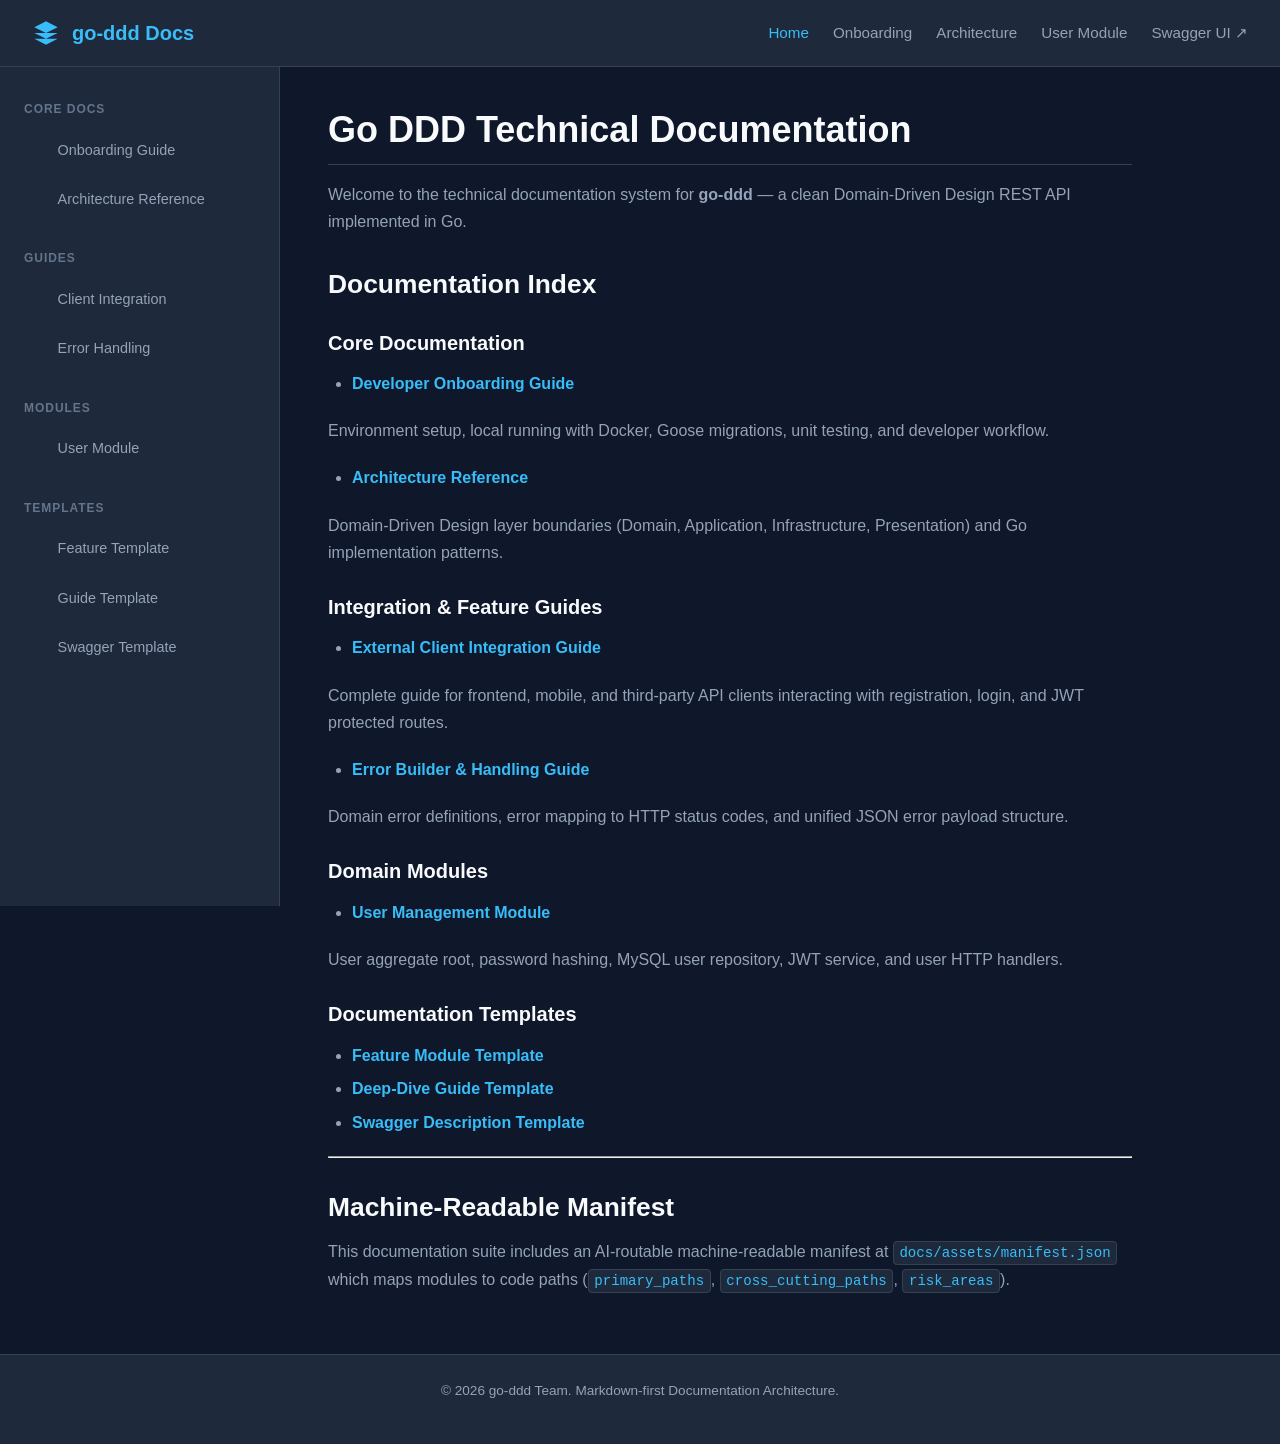
==== docs/html/index.html @ 644fa109 "Some improvement, but not finished" ====
<!DOCTYPE html>
<html lang="en">
<head>
  <meta charset="UTF-8">
  <meta name="viewport" content="width=device-width, initial-scale=1.0">
  <title>Go DDD Technical Documentation - Go DDD Docs</title>
  <link rel="stylesheet" href="/docs/assets/docs.css">
</head>
<body>
  <header class="docs-header">
    <a href="/docs" class="docs-brand">
      <svg viewBox="0 0 24 24"><path d="M12 2L2 7l10 5 10-5-10-5zM2 17l10 5 10-5M2 12l10 5 10-5"/></svg>
      <span>go-ddd Docs</span>
    </a>
    <nav class="docs-nav">
      <a href="/docs" class="active">Home</a>
      <a href="/docs?page=onboarding">Onboarding</a>
      <a href="/docs?page=architecture">Architecture</a>
      <a href="/docs?page=user-module">User Module</a>
      <a href="/swagger/" target="_blank">Swagger UI ↗</a>
    </nav>
  </header>

  <div class="docs-container">
    <aside class="docs-sidebar">
      <h4>Core Docs</h4>
      <ul>
        <li><a href="/docs?page=onboarding">Onboarding Guide</a></li>
        <li><a href="/docs?page=architecture">Architecture Reference</a></li>
      </ul>
      <h4>Guides</h4>
      <ul>
        <li><a href="/docs?page=external-client-integration">Client Integration</a></li>
        <li><a href="/docs?page=error-builder">Error Handling</a></li>
      </ul>
      <h4>Modules</h4>
      <ul>
        <li><a href="/docs?page=user-module">User Module</a></li>
      </ul>
      <h4>Templates</h4>
      <ul>
        <li><a href="/docs?page=feature-template">Feature Template</a></li>
        <li><a href="/docs?page=guide-template">Guide Template</a></li>
        <li><a href="/docs?page=swagger-description-template">Swagger Template</a></li>
      </ul>
    </aside>

    <main class="docs-main">
      
      
      <h1>Go DDD Technical Documentation</h1>
<p>Welcome to the technical documentation system for <strong>go-ddd</strong> — a clean Domain-Driven Design REST API implemented in Go.</p>
<h2 id="documentation-index">Documentation Index</h2>
<h3 id="core-documentation">Core Documentation</h3>
<ul>
  <li><strong><a href="/docs?page=onboarding">Developer Onboarding Guide</a></strong></li>
</ul>
<p>  Environment setup, local running with Docker, Goose migrations, unit testing, and developer workflow.</p>
<ul>
  <li><strong><a href="/docs?page=architecture">Architecture Reference</a></strong></li>
</ul>
<p>  Domain-Driven Design layer boundaries (Domain, Application, Infrastructure, Presentation) and Go implementation patterns.</p>
<h3 id="integration-feature-guides">Integration &amp; Feature Guides</h3>
<ul>
  <li><strong><a href="/docs?page=external-client-integration">External Client Integration Guide</a></strong></li>
</ul>
<p>  Complete guide for frontend, mobile, and third-party API clients interacting with registration, login, and JWT protected routes.</p>
<ul>
  <li><strong><a href="/docs?page=error-builder">Error Builder &amp; Handling Guide</a></strong></li>
</ul>
<p>  Domain error definitions, error mapping to HTTP status codes, and unified JSON error payload structure.</p>
<h3 id="domain-modules">Domain Modules</h3>
<ul>
  <li><strong><a href="/docs?page=user-module">User Management Module</a></strong></li>
</ul>
<p>  User aggregate root, password hashing, MySQL user repository, JWT service, and user HTTP handlers.</p>
<h3 id="documentation-templates">Documentation Templates</h3>
<ul>
  <li><strong><a href="/docs?page=feature-template">Feature Module Template</a></strong></li>
  <li><strong><a href="/docs?page=guide-template">Deep-Dive Guide Template</a></strong></li>
  <li><strong><a href="/docs?page=swagger-description-template">Swagger Description Template</a></strong></li>
</ul>
<hr>
<h2 id="machine-readable-manifest">Machine-Readable Manifest</h2>
<p>This documentation suite includes an AI-routable machine-readable manifest at <code>docs/assets/manifest.json</code> which maps modules to code paths (<code>primary_paths</code>, <code>cross_cutting_paths</code>, <code>risk_areas</code>).</p>

    </main>
  </div>

  <footer class="docs-footer">
    <p>&copy; 2026 go-ddd Team. Markdown-first Documentation Architecture.</p>
  </footer>
</body>
</html>
---- docs/assets/docs.css ----
/* docs.css - Global Stylesheet for Go-DDD API Documentation */

:root {
  --bg-primary: #0f172a;
  --bg-secondary: #1e293b;
  --bg-card: #1e293b;
  --bg-hover: #334155;
  --text-primary: #f8fafc;
  --text-secondary: #94a3b8;
  --text-muted: #64748b;
  --accent-color: #38bdf8;
  --accent-hover: #0284c7;
  --accent-light: rgba(56, 189, 248, 0.1);
  --border-color: #334155;
  --code-bg: #090d16;
  --code-text: #e2e8f0;
  --success-color: #4ade80;
  --warning-color: #fbbf24;
  --danger-color: #f87171;
  --font-sans: 'Inter', -apple-system, BlinkMacSystemFont, 'Segoe UI', Roboto, Oxygen, Ubuntu, Cantarell, sans-serif;
  --font-mono: 'Fira Code', 'JetBrains Mono', Consolas, Monaco, monospace;
}

* {
  box-sizing: border-box;
  margin: 0;
  padding: 0;
}

body {
  font-family: var(--font-sans);
  background-color: var(--bg-primary);
  color: var(--text-primary);
  line-height: 1.7;
  display: flex;
  flex-direction: column;
  min-height: 100vh;
}

/* Header Navbar */
.docs-header {
  background-color: var(--bg-secondary);
  border-bottom: 1px solid var(--border-color);
  padding: 1rem 2rem;
  display: flex;
  justify-content: space-between;
  align-items: center;
  position: sticky;
  top: 0;
  z-index: 100;
}

.docs-brand {
  display: flex;
  align-items: center;
  gap: 0.75rem;
  font-weight: 700;
  font-size: 1.25rem;
  color: var(--accent-color);
  text-decoration: none;
}

.docs-brand svg {
  width: 28px;
  height: 28px;
  fill: currentColor;
}

.docs-nav {
  display: flex;
  gap: 1.5rem;
  align-items: center;
}

.docs-nav a {
  color: var(--text-secondary);
  text-decoration: none;
  font-weight: 500;
  font-size: 0.95rem;
  transition: color 0.2s ease;
}

.docs-nav a:hover,
.docs-nav a.active {
  color: var(--accent-color);
}

/* Layout */
.docs-container {
  display: flex;
  flex: 1;
  max-width: 1400px;
  width: 100%;
  margin: 0 auto;
}

.docs-sidebar {
  width: 280px;
  background-color: var(--bg-secondary);
  border-right: 1px solid var(--border-color);
  padding: 2rem 1.5rem;
  position: sticky;
  top: 61px;
  height: calc(100vh - 61px);
  overflow-y: auto;
}

.docs-sidebar h4 {
  text-transform: uppercase;
  font-size: 0.75rem;
  letter-spacing: 0.08em;
  color: var(--text-muted);
  margin-bottom: 0.75rem;
  margin-top: 1.5rem;
}

.docs-sidebar h4:first-child {
  margin-top: 0;
}

.docs-sidebar ul {
  list-style: none;
  display: flex;
  flex-direction: column;
  gap: 0.35rem;
}

.docs-sidebar a {
  color: var(--text-secondary);
  text-decoration: none;
  font-size: 0.9rem;
  display: block;
  padding: 0.4rem 0.6rem;
  border-radius: 6px;
  transition: all 0.15s ease;
}

.docs-sidebar a:hover {
  background-color: var(--bg-hover);
  color: var(--text-primary);
}

.docs-sidebar a.active {
  background-color: var(--accent-light);
  color: var(--accent-color);
  font-weight: 600;
}

.docs-main {
  flex: 1;
  padding: 2.5rem 3rem;
  max-width: 900px;
}

/* Navigation Back Link */
.back-link {
  display: inline-flex;
  align-items: center;
  gap: 0.5rem;
  color: var(--accent-color);
  text-decoration: none;
  font-size: 0.9rem;
  font-weight: 500;
  margin-bottom: 1.5rem;
  transition: opacity 0.2s ease;
}

.back-link:hover {
  opacity: 0.8;
  text-decoration: underline;
}

/* Typography & Content */
h1 {
  font-size: 2.25rem;
  font-weight: 800;
  color: var(--text-primary);
  margin-bottom: 1rem;
  line-height: 1.25;
  border-bottom: 1px solid var(--border-color);
  padding-bottom: 0.75rem;
}

h2 {
  font-size: 1.65rem;
  font-weight: 700;
  color: var(--text-primary);
  margin-top: 2rem;
  margin-bottom: 0.85rem;
  line-height: 1.3;
  scroll-margin-top: 80px;
}

h3 {
  font-size: 1.25rem;
  font-weight: 600;
  color: var(--text-primary);
  margin-top: 1.5rem;
  margin-bottom: 0.65rem;
  scroll-margin-top: 80px;
}

p {
  margin-bottom: 1.25rem;
  color: var(--text-secondary);
}

a {
  color: var(--accent-color);
  text-decoration: none;
}

a:hover {
  text-decoration: underline;
}

ul, ol {
  margin-bottom: 1.25rem;
  padding-left: 1.5rem;
  color: var(--text-secondary);
}

li {
  margin-bottom: 0.4rem;
}

/* Table of Contents (TOC) */
.toc-box {
  background-color: var(--bg-secondary);
  border: 1px solid var(--border-color);
  border-radius: 8px;
  padding: 1.25rem;
  margin-bottom: 2rem;
}

.toc-title {
  font-size: 0.9rem;
  font-weight: 700;
  text-transform: uppercase;
  letter-spacing: 0.05em;
  color: var(--accent-color);
  margin-bottom: 0.75rem;
}

.toc-list {
  list-style: none;
  padding-left: 0;
  margin-bottom: 0;
}

.toc-list li {
  margin-bottom: 0.35rem;
}

.toc-list a {
  color: var(--text-secondary);
  font-size: 0.9rem;
  text-decoration: none;
}

.toc-list a:hover {
  color: var(--accent-color);
  text-decoration: underline;
}

/* Code & Pre */
code {
  font-family: var(--font-mono);
  font-size: 0.88em;
  background-color: var(--bg-secondary);
  color: var(--accent-color);
  padding: 0.2em 0.4em;
  border-radius: 4px;
  border: 1px solid var(--border-color);
}

pre {
  background-color: var(--code-bg);
  border: 1px solid var(--border-color);
  border-radius: 8px;
  padding: 1.25rem;
  overflow-x: auto;
  margin-bottom: 1.5rem;
}

pre code {
  background-color: transparent;
  padding: 0;
  border: none;
  color: var(--code-text);
  font-size: 0.9rem;
  line-height: 1.6;
}

/* Blockquotes / Callouts */
blockquote {
  border-left: 4px solid var(--accent-color);
  background-color: var(--accent-light);
  padding: 1rem 1.25rem;
  border-radius: 0 8px 8px 0;
  margin-bottom: 1.5rem;
}

blockquote p {
  margin-bottom: 0;
  color: var(--text-primary);
}

/* Tables */
table {
  width: 100%;
  border-collapse: collapse;
  margin-bottom: 1.5rem;
  font-size: 0.92rem;
  background-color: var(--bg-secondary);
  border-radius: 8px;
  overflow: hidden;
  border: 1px solid var(--border-color);
}

th, td {
  padding: 0.75rem 1rem;
  text-align: left;
  border-bottom: 1px solid var(--border-color);
}

th {
  background-color: var(--bg-hover);
  color: var(--text-primary);
  font-weight: 600;
}

tr:last-child td {
  border-bottom: none;
}

tr:hover td {
  background-color: var(--accent-light);
}

/* Badges & Tags */
.badge {
  display: inline-block;
  padding: 0.2rem 0.5rem;
  border-radius: 4px;
  font-size: 0.75rem;
  font-weight: 600;
  text-transform: uppercase;
  margin-right: 0.4rem;
}

.badge-core { background-color: rgba(56, 189, 248, 0.2); color: #38bdf8; }
.badge-guide { background-color: rgba(74, 222, 128, 0.2); color: #4ade80; }
.badge-module { background-color: rgba(251, 191, 36, 0.2); color: #fbbf24; }
.badge-template { background-color: rgba(168, 85, 247, 0.2); color: #a855f7; }

/* Grid Cards for Index */
.docs-grid {
  display: grid;
  grid-template-columns: repeat(auto-fill, minmax(340px, 1fr));
  gap: 1.5rem;
  margin-top: 1.5rem;
  margin-bottom: 2rem;
}

.doc-card {
  background-color: var(--bg-secondary);
  border: 1px solid var(--border-color);
  border-radius: 10px;
  padding: 1.5rem;
  transition: transform 0.2s ease, border-color 0.2s ease;
  display: flex;
  flex-direction: column;
}

.doc-card:hover {
  transform: translateY(-2px);
  border-color: var(--accent-color);
}

.doc-card h3 {
  margin-top: 0.5rem;
  margin-bottom: 0.5rem;
}

.doc-card p {
  font-size: 0.9rem;
  flex: 1;
}

.doc-card-link {
  color: var(--accent-color);
  font-weight: 600;
  font-size: 0.9rem;
  margin-top: 1rem;
  display: inline-flex;
  align-items: center;
  gap: 0.4rem;
}

/* Footer */
.docs-footer {
  background-color: var(--bg-secondary);
  border-top: 1px solid var(--border-color);
  padding: 1.5rem 2rem;
  text-align: center;
  font-size: 0.85rem;
  color: var(--text-muted);
  margin-top: auto;
}

/* Responsive */
@media (max-width: 868px) {
  .docs-container {
    flex-direction: column;
  }
  
  .docs-sidebar {
    width: 100%;
    height: auto;
    position: static;
    border-right: none;
    border-bottom: 1px solid var(--border-color);
  }
  
  .docs-main {
    padding: 1.5rem;
  }
}
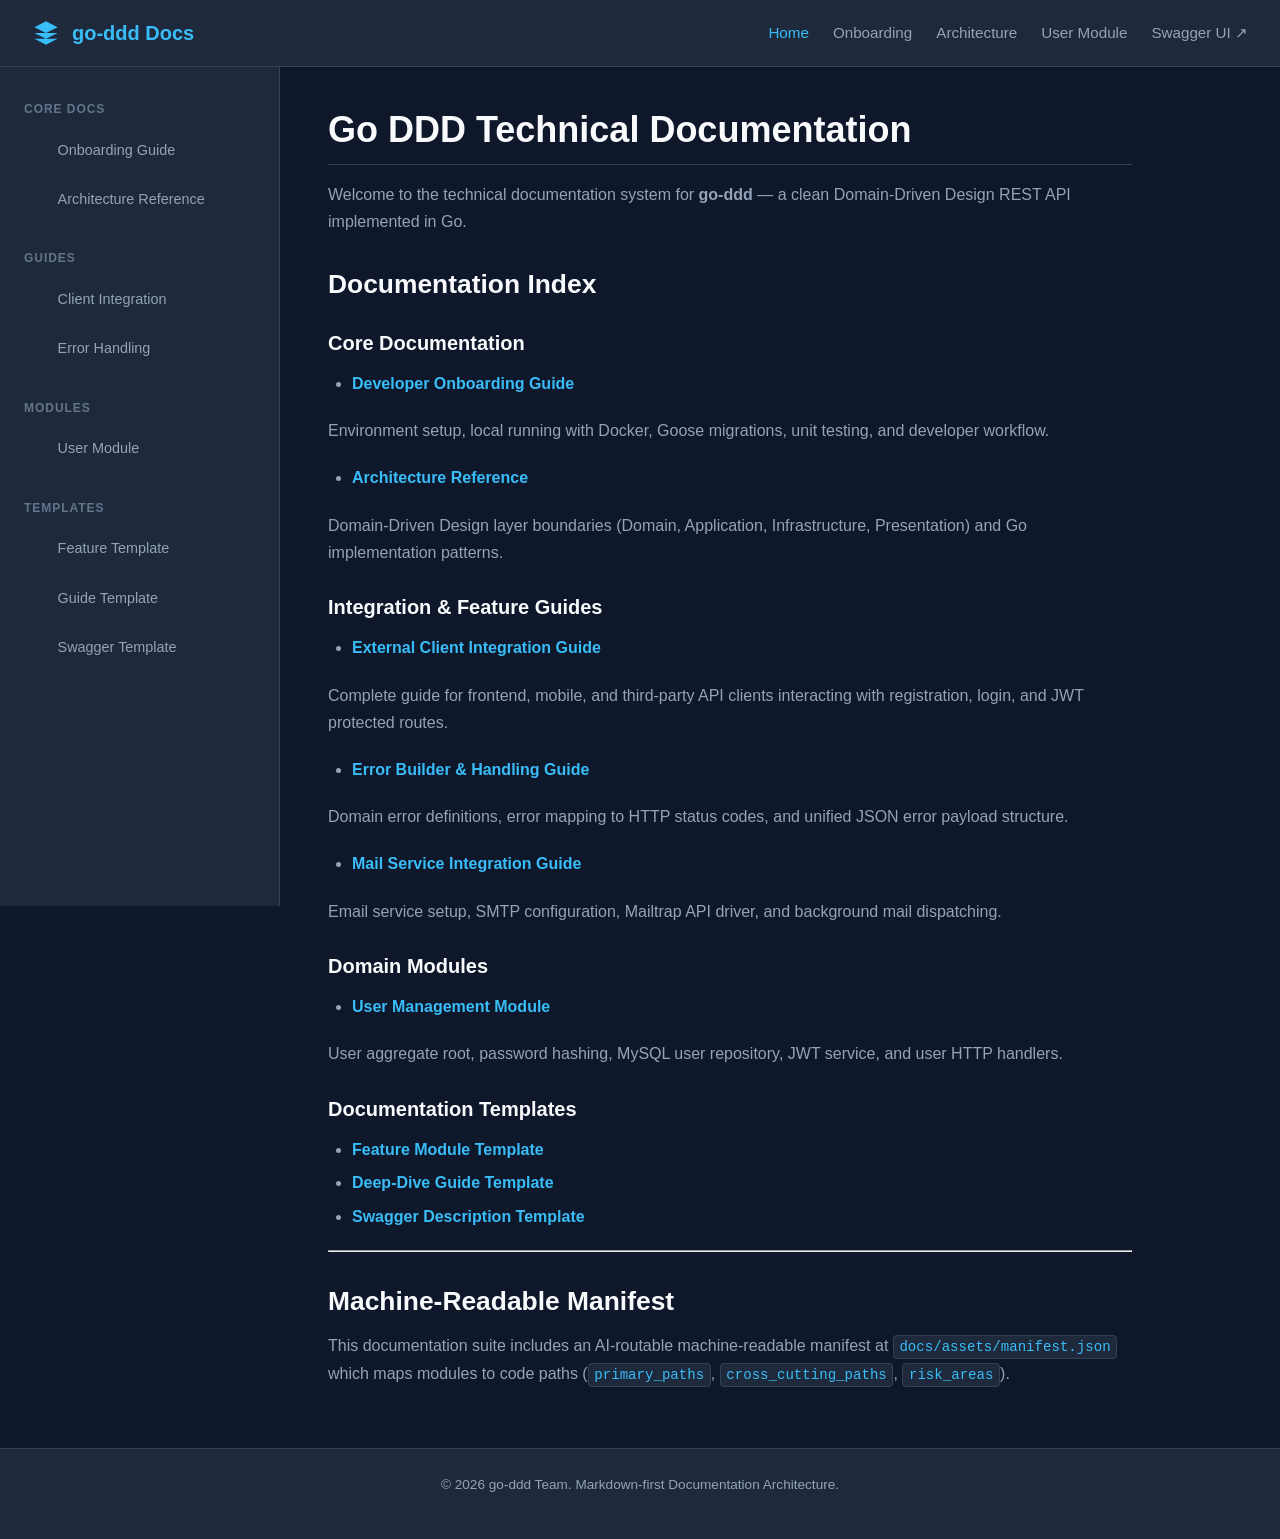
==== commit 2b85118d: "OpenTelemetric + Logs + ACL" ====
--- a/docs/html/index.html
+++ b/docs/html/index.html
@@ -69,6 +69,10 @@
   <li><strong><a href="/docs?page=error-builder">Error Builder &amp; Handling Guide</a></strong></li>
 </ul>
 <p>  Domain error definitions, error mapping to HTTP status codes, and unified JSON error payload structure.</p>
+<ul>
+  <li><strong><a href="/docs?page=mail-service">Mail Service Integration Guide</a></strong></li>
+</ul>
+<p>  Email service setup, SMTP configuration, Mailtrap API driver, and background mail dispatching.</p>
 <h3 id="domain-modules">Domain Modules</h3>
 <ul>
   <li><strong><a href="/docs?page=user-module">User Management Module</a></strong></li>
